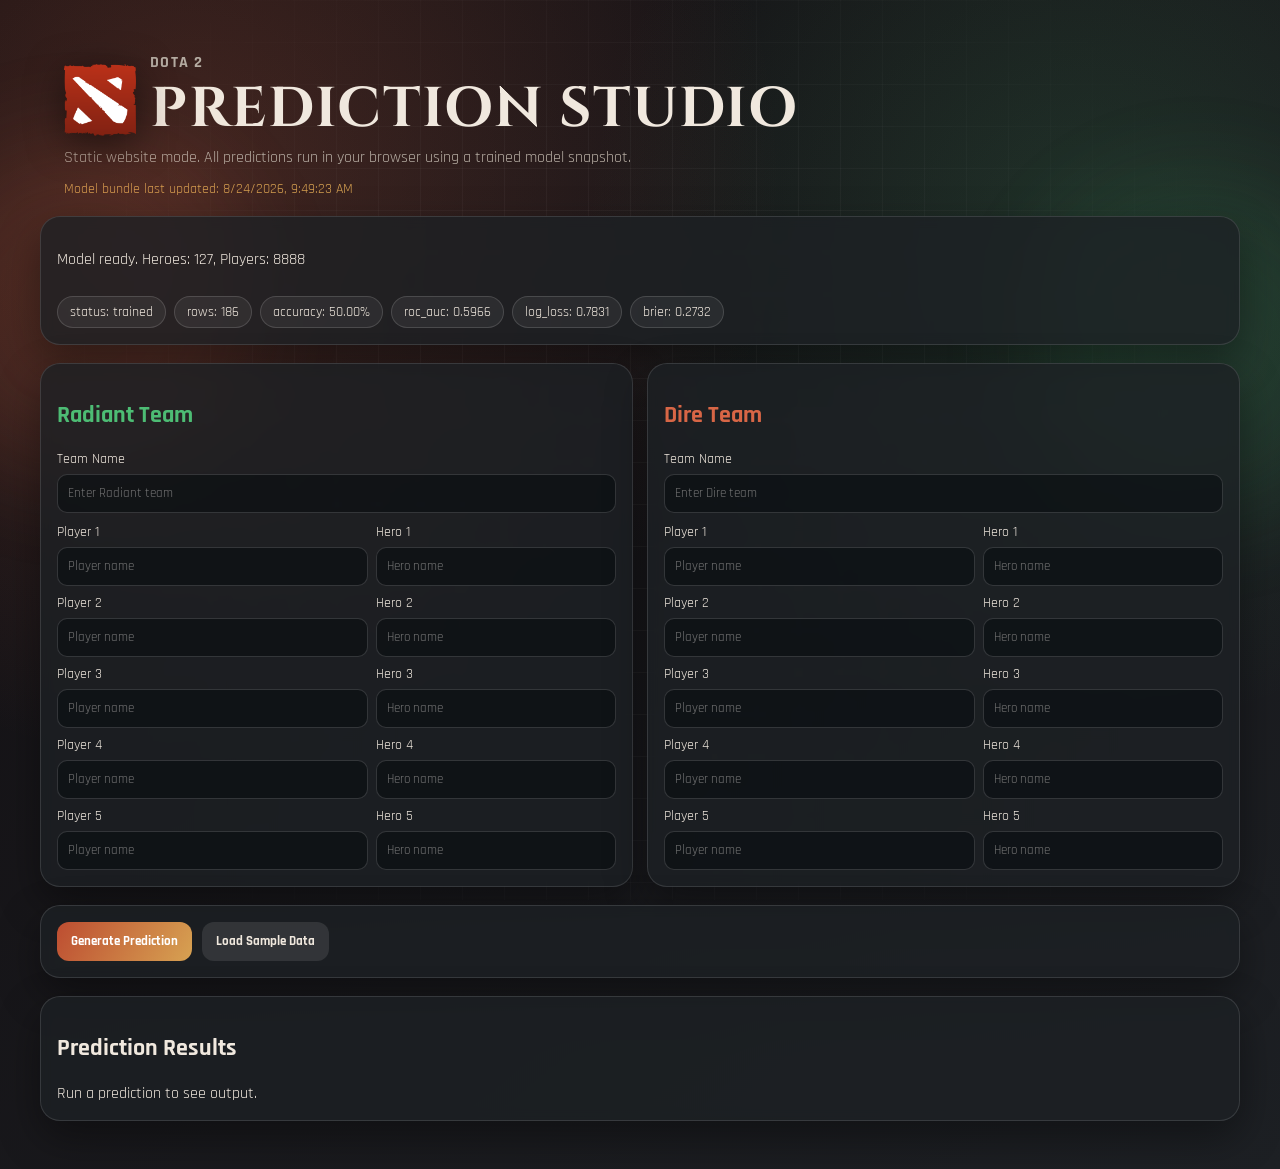
==== standalone_site/index.html @ 263f9291 "Initial upload" ====
<!doctype html>
<html lang="en">
<head>
  <meta charset="UTF-8">
  <meta name="viewport" content="width=device-width, initial-scale=1.0">
  <title>Dota 2 Prediction Studio</title>
  <link rel="preconnect" href="https://fonts.googleapis.com">
  <link rel="preconnect" href="https://fonts.gstatic.com" crossorigin>
  <link href="https://fonts.googleapis.com/css2?family=Cinzel:wght@700;900&family=Rajdhani:wght@400;500;700&display=swap" rel="stylesheet">
  <link rel="stylesheet" href="styles.css">
</head>
<body>
  <div class="bg-grid"></div>
  <div class="bg-glow bg-glow-left"></div>
  <div class="bg-glow bg-glow-right"></div>
  <div class="embers" aria-hidden="true">
    <span></span><span></span><span></span><span></span><span></span><span></span>
  </div>
  <main class="page">
    <header class="hero">
      <div class="brand-row">
        <img src="dota2-logo.png" alt="Dota 2 logo" class="brand-logo">
        <div>
          <p class="kicker">DOTA 2</p>
          <h1>Prediction Studio</h1>
        </div>
      </div>
      <p class="subtitle">Static website mode. All predictions run in your browser using a trained model snapshot.</p>
      <p class="stamp" id="bundleUpdatedText">Model bundle: loading timestamp...</p>
    </header>

    <section class="panel status-panel">
      <p id="statusText">Loading model bundle...</p>
      <div id="metricsBox" class="metrics-box"></div>
    </section>

    <section class="teams-grid">
      <article class="panel team-panel radiant">
        <h2>Radiant Team</h2>
        <label>Team Name <input id="radiantTeam" placeholder="Enter Radiant team"></label>
        <div class="input-grid" id="radiantRows"></div>
      </article>

      <article class="panel team-panel dire">
        <h2>Dire Team</h2>
        <label>Team Name <input id="direTeam" placeholder="Enter Dire team"></label>
        <div class="input-grid" id="direRows"></div>
      </article>
    </section>

    <section class="panel action-panel">
      <button id="predictBtn" class="btn btn-primary">Generate Prediction</button>
      <button id="sampleBtn" class="btn btn-ghost">Load Sample Data</button>
    </section>

    <section class="panel results-panel">
      <h2>Prediction Results</h2>
      <div id="resultPlaceholder" class="placeholder">Run a prediction to see output.</div>
      <div id="resultContent" class="hidden"></div>
    </section>
  </main>

  <datalist id="heroSuggestions"></datalist>
  <datalist id="playerSuggestions"></datalist>

  <script src="app.js"></script>
</body>
</html>
---- standalone_site/styles.css ----
:root {
  --bg-1: #130f12;
  --bg-2: #1d2024;
  --ink: #f0e8de;
  --muted: #b4aba1;
  --radiant: #4dbc74;
  --dire: #d76646;
  --accent: #d7a252;
  --panel: rgba(29, 32, 36, 0.78);
  --border: rgba(255, 255, 255, 0.12);
  --shadow: 0 16px 42px rgba(0, 0, 0, 0.38);
  --title-font: "Cinzel", serif;
  --body-font: "Rajdhani", sans-serif;
}
* { box-sizing: border-box; }
body {
  margin: 0;
  color: var(--ink);
  font-family: var(--body-font);
  background:
    radial-gradient(circle at 15% 15%, rgba(215, 102, 70, 0.24), transparent 40%),
    radial-gradient(circle at 85% 20%, rgba(76, 188, 116, 0.16), transparent 35%),
    linear-gradient(140deg, var(--bg-1), var(--bg-2));
  min-height: 100vh;
}
.bg-grid {
  position: fixed;
  inset: 0;
  pointer-events: none;
  background-image: linear-gradient(to right, rgba(255, 255, 255, 0.04) 1px, transparent 1px), linear-gradient(to bottom, rgba(255, 255, 255, 0.04) 1px, transparent 1px);
  background-size: 42px 42px;
  mask-image: radial-gradient(circle at center, black 35%, transparent 85%);
}
.bg-glow {
  position: fixed;
  width: 340px;
  height: 340px;
  border-radius: 50%;
  filter: blur(50px);
  opacity: 0.35;
  pointer-events: none;
}
.bg-glow-left {
  top: 140px;
  left: -90px;
  background: rgba(215, 102, 70, 0.45);
}
.bg-glow-right {
  top: 180px;
  right: -90px;
  background: rgba(76, 188, 116, 0.35);
}
.embers {
  position: fixed;
  inset: 0;
  pointer-events: none;
  overflow: hidden;
}
.embers span {
  position: absolute;
  bottom: -30px;
  width: 6px;
  height: 6px;
  border-radius: 50%;
  background: rgba(240, 171, 103, 0.7);
  filter: blur(0.5px);
  animation: emberRise 7s linear infinite;
}
.embers span:nth-child(1) { left: 8%; animation-delay: 0s; animation-duration: 8s; }
.embers span:nth-child(2) { left: 22%; animation-delay: 1.2s; animation-duration: 9s; }
.embers span:nth-child(3) { left: 44%; animation-delay: 2.1s; animation-duration: 7.2s; }
.embers span:nth-child(4) { left: 63%; animation-delay: 0.8s; animation-duration: 8.8s; }
.embers span:nth-child(5) { left: 77%; animation-delay: 2.7s; animation-duration: 7.6s; }
.embers span:nth-child(6) { left: 91%; animation-delay: 1.7s; animation-duration: 9.4s; }
.page { width: min(1200px, 94vw); margin: 32px auto 48px; display: grid; gap: 18px; }
.hero { padding: 20px 24px 0 24px; }
.brand-row {
  display: flex;
  align-items: center;
  gap: 14px;
}
.brand-logo {
  width: 72px;
  height: 72px;
  filter: drop-shadow(0 8px 18px rgba(0, 0, 0, 0.5));
  transition: transform 0.35s ease;
}
.brand-row:hover .brand-logo { transform: rotate(-4deg) scale(1.03); }
.kicker { margin: 0; font-weight: 700; letter-spacing: 0.08em; text-transform: uppercase; color: var(--muted); }
h1 {
  margin: 8px 0 10px;
  font-family: var(--title-font);
  font-size: clamp(2rem, 5vw, 3.5rem);
  line-height: 1;
  letter-spacing: 0.03em;
  text-transform: uppercase;
}
.subtitle { margin: 0; max-width: 850px; color: var(--muted); }
.stamp {
  margin: 12px 0 0;
  font-size: 0.85rem;
  color: var(--accent);
}
.panel {
  backdrop-filter: blur(6px);
  background: var(--panel);
  border: 1px solid var(--border);
  border-radius: 20px;
  padding: 16px;
  box-shadow: var(--shadow);
  transition: transform 0.2s ease, border-color 0.2s ease;
}
.panel:hover {
  transform: translateY(-1px);
  border-color: rgba(255, 255, 255, 0.2);
}
.status-panel { display: grid; gap: 10px; }
.metrics-box { display: flex; flex-wrap: wrap; gap: 8px; }
.metric-chip {
  background: rgba(255, 255, 255, 0.06);
  border: 1px solid rgba(255, 255, 255, 0.14);
  border-radius: 999px;
  padding: 6px 12px;
  font-size: 0.88rem;
}
.teams-grid { display: grid; grid-template-columns: repeat(2, minmax(0, 1fr)); gap: 14px; }
.team-panel.radiant h2 { color: var(--radiant); }
.team-panel.dire h2 { color: var(--dire); }
.input-grid { display: grid; gap: 8px; margin-top: 10px; }
.row { display: grid; grid-template-columns: 1.3fr 1fr; gap: 8px; }
label { display: grid; gap: 6px; font-size: 0.88rem; }
input {
  width: 100%; border: 1px solid rgba(255, 255, 255, 0.15); border-radius: 10px; padding: 10px;
  background: rgba(9, 12, 15, 0.55); color: var(--ink); font-family: inherit;
}
.action-panel { display: flex; gap: 10px; flex-wrap: wrap; }
.btn {
  border: none; border-radius: 12px; padding: 11px 14px; font-weight: 700;
  font-family: inherit; cursor: pointer;
  transition: transform 0.16s ease, box-shadow 0.16s ease;
}
.btn:hover { transform: translateY(-1px); box-shadow: 0 10px 20px rgba(0, 0, 0, 0.3); }
.btn-primary { background: linear-gradient(120deg, #bd4d31, #d7a252); color: #fff; }
.btn-ghost { background: rgba(255, 255, 255, 0.1); color: var(--ink); }
.hidden { display: none; }
.winner-line { font-size: 1.2rem; font-weight: 700; margin-bottom: 12px; }
.bars { display: grid; gap: 10px; }
.bar-label { display: flex; justify-content: space-between; font-size: 0.92rem; color: #ddd4cb; }
.bar-track { height: 12px; background: rgba(255, 255, 255, 0.12); border-radius: 99px; overflow: hidden; }
.bar-fill { height: 100%; }
.bar-fill.radiant { background: linear-gradient(120deg, #3b925a, #1f6f40); }
.bar-fill.dire { background: linear-gradient(120deg, #bf5a31, #8a3519); }
.note { margin-top: 12px; color: var(--muted); }
.error { color: #8a3519; font-weight: 700; }

@keyframes emberRise {
  0% { transform: translateY(0) scale(0.7); opacity: 0; }
  20% { opacity: 0.75; }
  100% { transform: translateY(-110vh) scale(1.2); opacity: 0; }
}

@media (max-width: 920px) {
  .teams-grid { grid-template-columns: 1fr; }
  .row { grid-template-columns: 1fr; }
  .brand-logo { width: 62px; height: 62px; }
}
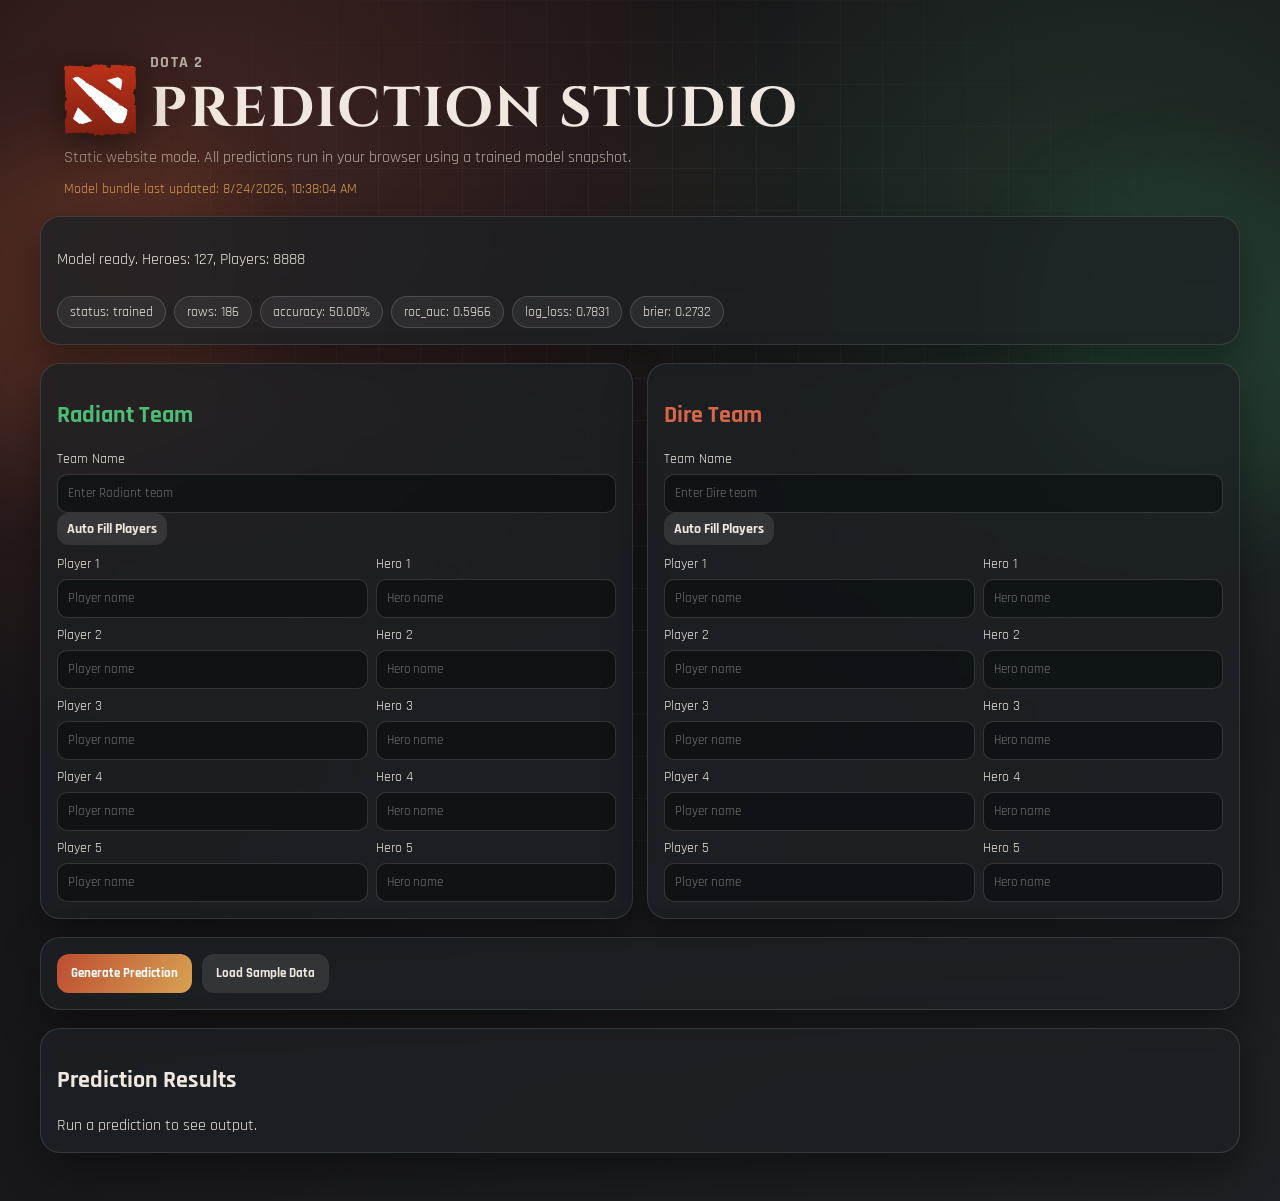
==== commit 4d9ada01: "Add team-based player autofill and roster snapshot support" ====
--- a/standalone_site/index.html
+++ b/standalone_site/index.html
@@ -37,13 +37,15 @@
     <section class="teams-grid">
       <article class="panel team-panel radiant">
         <h2>Radiant Team</h2>
-        <label>Team Name <input id="radiantTeam" placeholder="Enter Radiant team"></label>
+        <label>Team Name <input id="radiantTeam" placeholder="Enter Radiant team" list="teamSuggestions"></label>
+        <button id="radiantAutofillBtn" class="btn btn-ghost btn-small" type="button">Auto Fill Players</button>
         <div class="input-grid" id="radiantRows"></div>
       </article>
 
       <article class="panel team-panel dire">
         <h2>Dire Team</h2>
-        <label>Team Name <input id="direTeam" placeholder="Enter Dire team"></label>
+        <label>Team Name <input id="direTeam" placeholder="Enter Dire team" list="teamSuggestions"></label>
+        <button id="direAutofillBtn" class="btn btn-ghost btn-small" type="button">Auto Fill Players</button>
         <div class="input-grid" id="direRows"></div>
       </article>
     </section>
@@ -62,6 +64,7 @@
 
   <datalist id="heroSuggestions"></datalist>
   <datalist id="playerSuggestions"></datalist>
+  <datalist id="teamSuggestions"></datalist>
 
   <script src="app.js"></script>
 </body>
--- a/standalone_site/styles.css
+++ b/standalone_site/styles.css
@@ -142,6 +142,11 @@
 .btn:hover { transform: translateY(-1px); box-shadow: 0 10px 20px rgba(0, 0, 0, 0.3); }
 .btn-primary { background: linear-gradient(120deg, #bd4d31, #d7a252); color: #fff; }
 .btn-ghost { background: rgba(255, 255, 255, 0.1); color: var(--ink); }
+.btn-small {
+  padding: 7px 10px;
+  font-size: 0.86rem;
+  width: fit-content;
+}
 .hidden { display: none; }
 .winner-line { font-size: 1.2rem; font-weight: 700; margin-bottom: 12px; }
 .bars { display: grid; gap: 10px; }
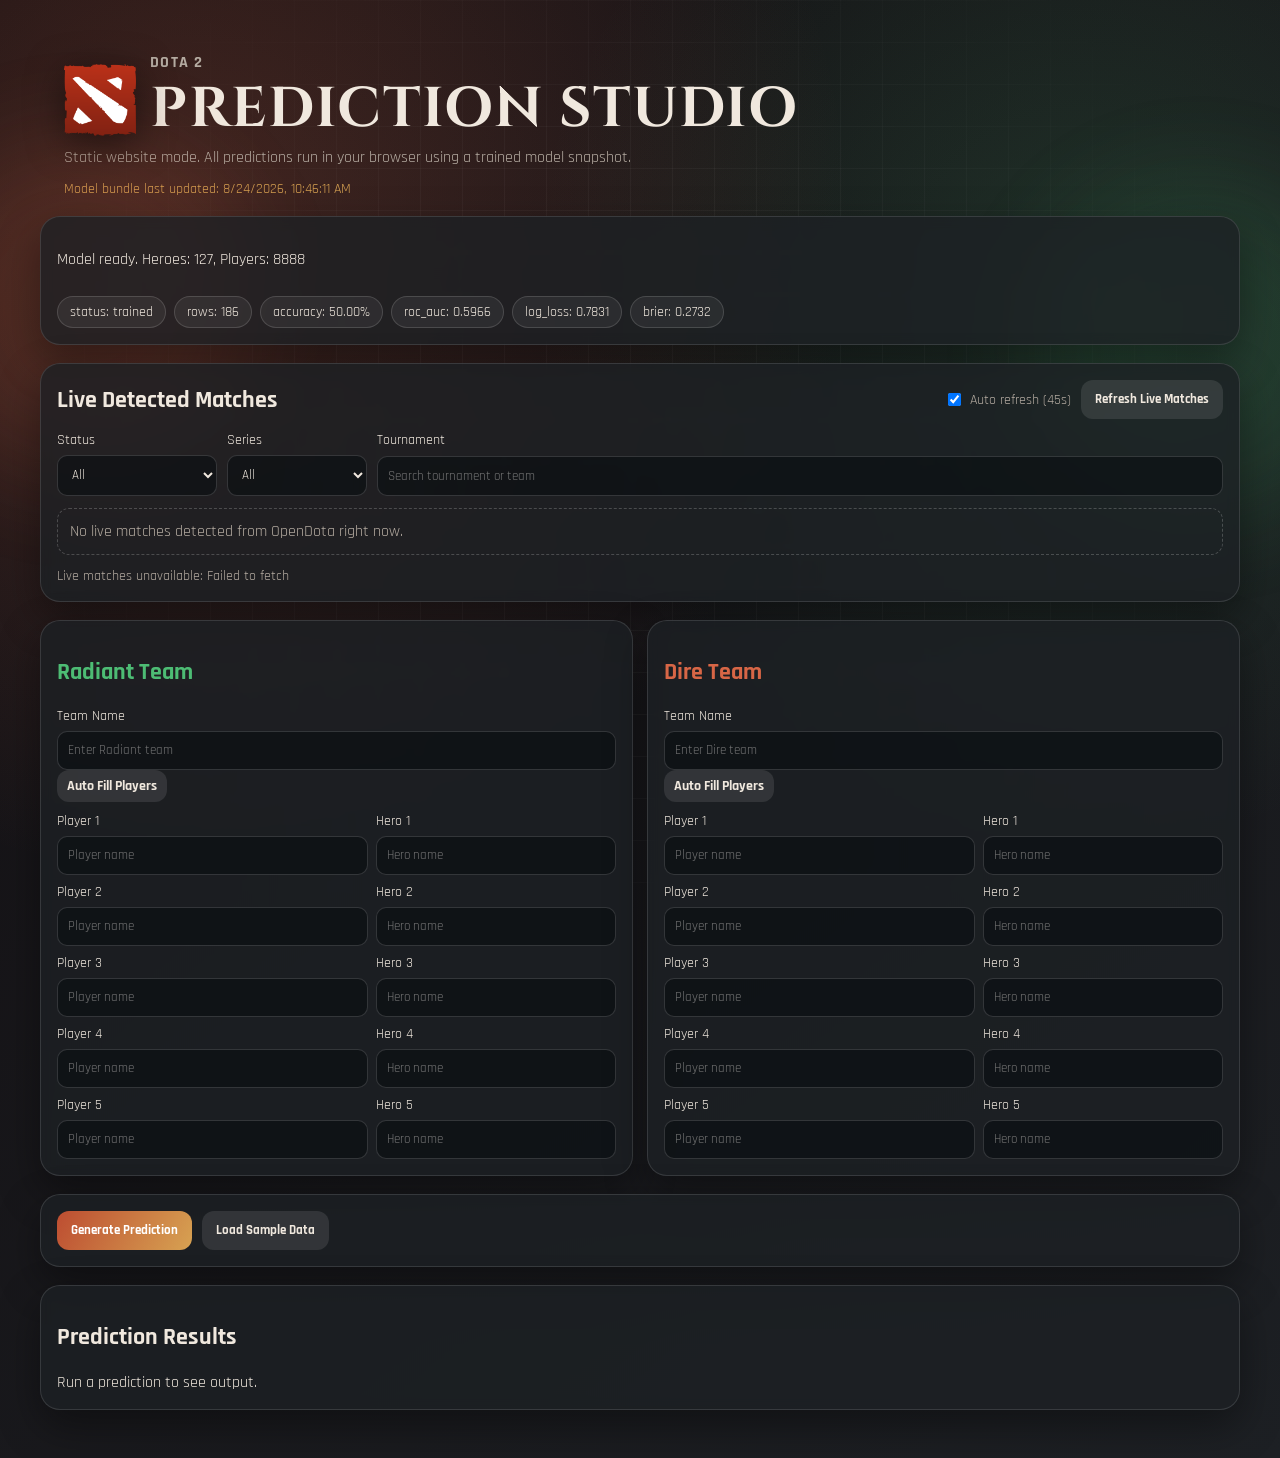
==== commit 5948ad98: "Add live match board to standalone site with filters and quick predict" ====
--- a/standalone_site/index.html
+++ b/standalone_site/index.html
@@ -32,6 +32,45 @@
     <section class="panel status-panel">
       <p id="statusText">Loading model bundle...</p>
       <div id="metricsBox" class="metrics-box"></div>
+    </section>
+
+    <section class="panel live-panel">
+      <div class="live-panel-header">
+        <h2>Live Detected Matches</h2>
+        <div class="live-panel-tools">
+          <label class="live-auto-refresh">
+            <input id="liveAutoRefresh" type="checkbox" checked>
+            Auto refresh (45s)
+          </label>
+          <button id="refreshLiveBtn" class="btn btn-ghost" type="button">Refresh Live Matches</button>
+        </div>
+      </div>
+      <div class="live-filters">
+        <label>
+          Status
+          <select id="liveFilterStatus">
+            <option value="all">All</option>
+            <option value="live">Live</option>
+            <option value="upcoming">Upcoming</option>
+            <option value="draft">Draft</option>
+          </select>
+        </label>
+        <label>
+          Series
+          <select id="liveFilterSeries">
+            <option value="all">All</option>
+            <option value="1">BO1</option>
+            <option value="3">BO3</option>
+            <option value="5">BO5</option>
+          </select>
+        </label>
+        <label>
+          Tournament
+          <input id="liveFilterTournament" type="text" placeholder="Search tournament or team">
+        </label>
+      </div>
+      <div id="liveMatchCards" class="live-cards"></div>
+      <p id="liveMatchStatus" class="live-status">Load live matches to prefill teams, players, and picked heroes.</p>
     </section>
 
     <section class="teams-grid">
--- a/standalone_site/styles.css
+++ b/standalone_site/styles.css
@@ -123,6 +123,170 @@
   padding: 6px 12px;
   font-size: 0.88rem;
 }
+.live-panel {
+  display: grid;
+  gap: 12px;
+}
+.live-panel-header {
+  display: flex;
+  justify-content: space-between;
+  gap: 10px;
+  align-items: center;
+  flex-wrap: wrap;
+}
+.live-panel-header h2 {
+  margin: 0;
+}
+.live-panel-tools {
+  display: flex;
+  gap: 10px;
+  align-items: center;
+  flex-wrap: wrap;
+}
+.live-auto-refresh {
+  display: inline-flex;
+  align-items: center;
+  gap: 6px;
+  color: var(--muted);
+  font-size: 0.85rem;
+}
+.live-auto-refresh input {
+  width: auto;
+  padding: 0;
+}
+.live-filters {
+  display: grid;
+  grid-template-columns: 160px 140px minmax(220px, 1fr);
+  gap: 10px;
+}
+.live-filters label {
+  font-size: 0.85rem;
+}
+.live-cards {
+  display: grid;
+  gap: 10px;
+}
+.live-empty {
+  border: 1px dashed rgba(255, 255, 255, 0.2);
+  border-radius: 12px;
+  padding: 12px;
+  color: var(--muted);
+}
+.live-card {
+  border: 1px solid rgba(255, 255, 255, 0.14);
+  border-radius: 12px;
+  padding: 12px;
+  background: rgba(9, 12, 15, 0.5);
+  display: grid;
+  gap: 10px;
+}
+.live-top {
+  display: flex;
+  justify-content: space-between;
+  gap: 10px;
+  align-items: center;
+  flex-wrap: wrap;
+}
+.live-meta {
+  display: grid;
+  gap: 4px;
+}
+.live-league {
+  font-size: 0.97rem;
+  font-weight: 700;
+}
+.live-info {
+  color: var(--muted);
+  font-size: 0.86rem;
+}
+.live-actions {
+  display: flex;
+  gap: 8px;
+  flex-wrap: wrap;
+  justify-content: flex-end;
+}
+.live-apply,
+.live-toggle,
+.live-predict {
+  padding: 8px 12px;
+  font-size: 0.84rem;
+}
+.live-teams {
+  display: grid;
+  grid-template-columns: 1fr auto 1fr;
+  gap: 10px;
+  align-items: center;
+}
+.live-team {
+  display: flex;
+  gap: 8px;
+  align-items: center;
+  min-width: 0;
+}
+.live-team.dire {
+  justify-content: flex-end;
+}
+.team-logo {
+  width: 30px;
+  height: 30px;
+  border-radius: 50%;
+  object-fit: cover;
+  border: 1px solid rgba(255, 255, 255, 0.22);
+  background: rgba(0, 0, 0, 0.32);
+}
+.team-logo.fallback {
+  display: inline-flex;
+  align-items: center;
+  justify-content: center;
+  font-size: 0.74rem;
+  font-weight: 700;
+}
+.team-name {
+  font-weight: 700;
+  white-space: nowrap;
+  overflow: hidden;
+  text-overflow: ellipsis;
+}
+.versus {
+  font-size: 0.78rem;
+  letter-spacing: 0.08em;
+  color: var(--muted);
+}
+.live-draft {
+  font-size: 0.86rem;
+  color: var(--muted);
+}
+.live-details {
+  display: grid;
+  grid-template-columns: repeat(2, minmax(0, 1fr));
+  gap: 10px;
+  border-top: 1px solid rgba(255, 255, 255, 0.1);
+  padding-top: 10px;
+}
+.lineup {
+  border: 1px solid rgba(255, 255, 255, 0.16);
+  border-radius: 10px;
+  padding: 10px;
+  background: rgba(255, 255, 255, 0.03);
+}
+.lineup h4 {
+  margin: 0 0 8px;
+  font-size: 0.9rem;
+}
+.lineup.radiant h4 { color: var(--radiant); }
+.lineup.dire h4 { color: var(--dire); }
+.lineup ul {
+  margin: 0;
+  padding-left: 18px;
+  display: grid;
+  gap: 5px;
+  font-size: 0.86rem;
+}
+.live-status {
+  margin: 0;
+  font-size: 0.9rem;
+  color: var(--muted);
+}
 .teams-grid { display: grid; grid-template-columns: repeat(2, minmax(0, 1fr)); gap: 14px; }
 .team-panel.radiant h2 { color: var(--radiant); }
 .team-panel.dire h2 { color: var(--dire); }
@@ -130,6 +294,10 @@
 .row { display: grid; grid-template-columns: 1.3fr 1fr; gap: 8px; }
 label { display: grid; gap: 6px; font-size: 0.88rem; }
 input {
+  width: 100%; border: 1px solid rgba(255, 255, 255, 0.15); border-radius: 10px; padding: 10px;
+  background: rgba(9, 12, 15, 0.55); color: var(--ink); font-family: inherit;
+}
+select {
   width: 100%; border: 1px solid rgba(255, 255, 255, 0.15); border-radius: 10px; padding: 10px;
   background: rgba(9, 12, 15, 0.55); color: var(--ink); font-family: inherit;
 }
@@ -168,4 +336,9 @@
   .teams-grid { grid-template-columns: 1fr; }
   .row { grid-template-columns: 1fr; }
   .brand-logo { width: 62px; height: 62px; }
-}
+  .live-filters { grid-template-columns: 1fr; }
+  .live-teams { grid-template-columns: 1fr; }
+  .live-team.dire { justify-content: flex-start; }
+  .live-details { grid-template-columns: 1fr; }
+  .versus { display: none; }
+}
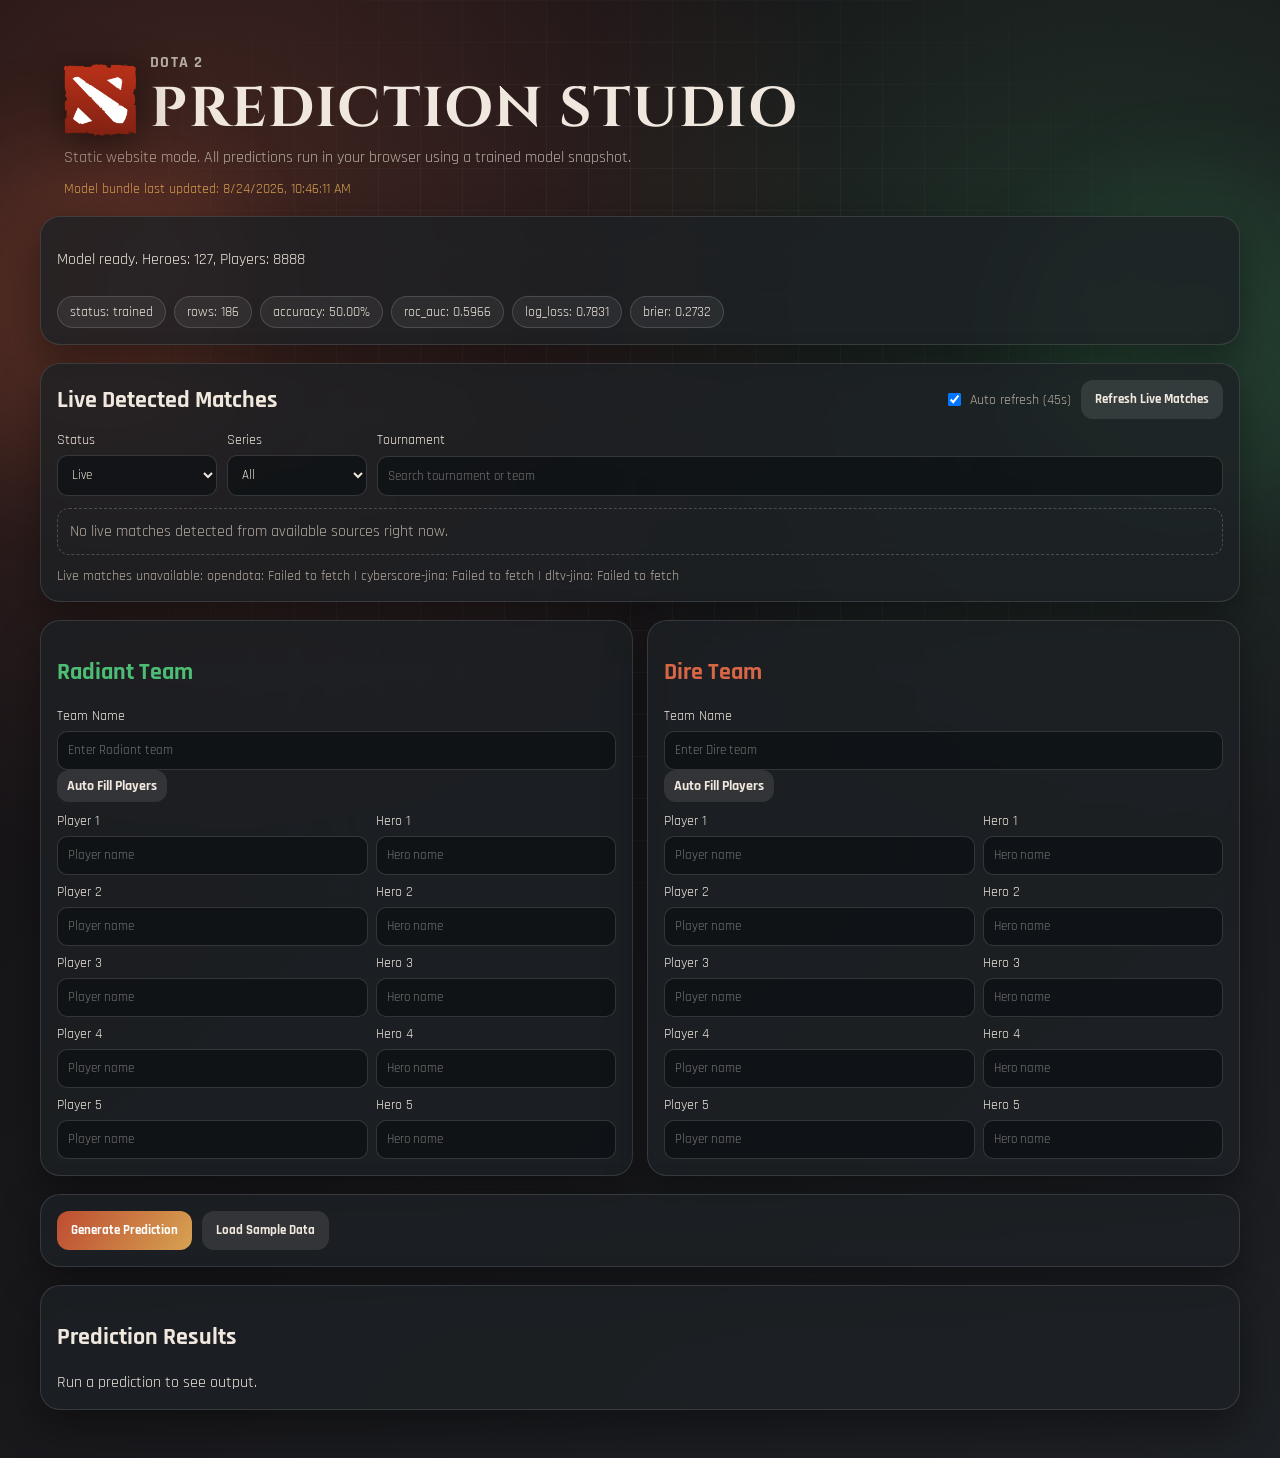
==== commit b9e5f234: "Default live filter and enrich DLTV matches with lineup/series score" ====
--- a/standalone_site/index.html
+++ b/standalone_site/index.html
@@ -50,7 +50,7 @@
           Status
           <select id="liveFilterStatus">
             <option value="all">All</option>
-            <option value="live">Live</option>
+              <option value="live" selected>Live</option>
             <option value="upcoming">Upcoming</option>
             <option value="draft">Draft</option>
           </select>
--- a/standalone_site/styles.css
+++ b/standalone_site/styles.css
@@ -191,9 +191,24 @@
   display: grid;
   gap: 4px;
 }
+.live-league-row {
+  display: flex;
+  align-items: center;
+  gap: 8px;
+  flex-wrap: wrap;
+}
 .live-league {
   font-size: 0.97rem;
   font-weight: 700;
+}
+.source-badge {
+  border: 1px solid rgba(255, 255, 255, 0.24);
+  border-radius: 999px;
+  padding: 2px 8px;
+  font-size: 0.72rem;
+  letter-spacing: 0.03em;
+  color: #e7d5bd;
+  background: rgba(215, 162, 82, 0.16);
 }
 .live-info {
   color: var(--muted);
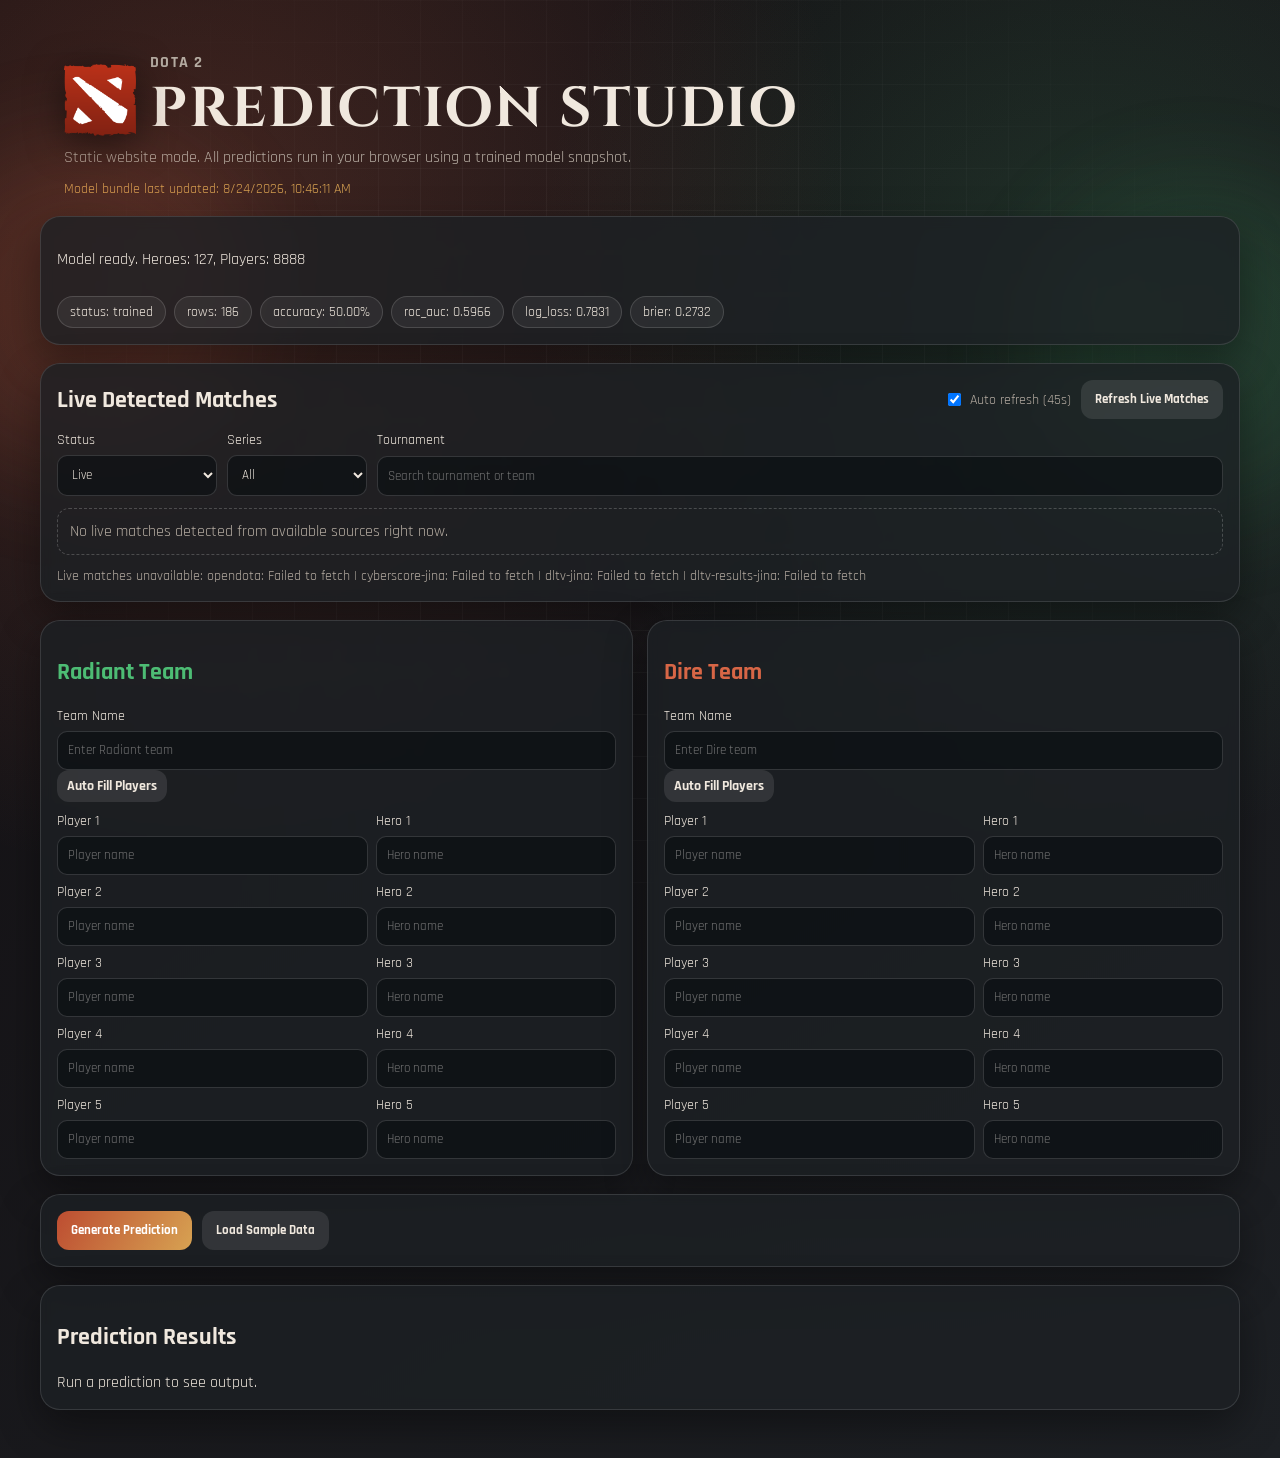
==== commit 15be0cc3: "Add DLTV results fallback and ended status for final scores" ====
--- a/standalone_site/index.html
+++ b/standalone_site/index.html
@@ -50,9 +50,10 @@
           Status
           <select id="liveFilterStatus">
             <option value="all">All</option>
-              <option value="live" selected>Live</option>
+            <option value="live" selected>Live</option>
             <option value="upcoming">Upcoming</option>
             <option value="draft">Draft</option>
+            <option value="ended">Ended</option>
           </select>
         </label>
         <label>
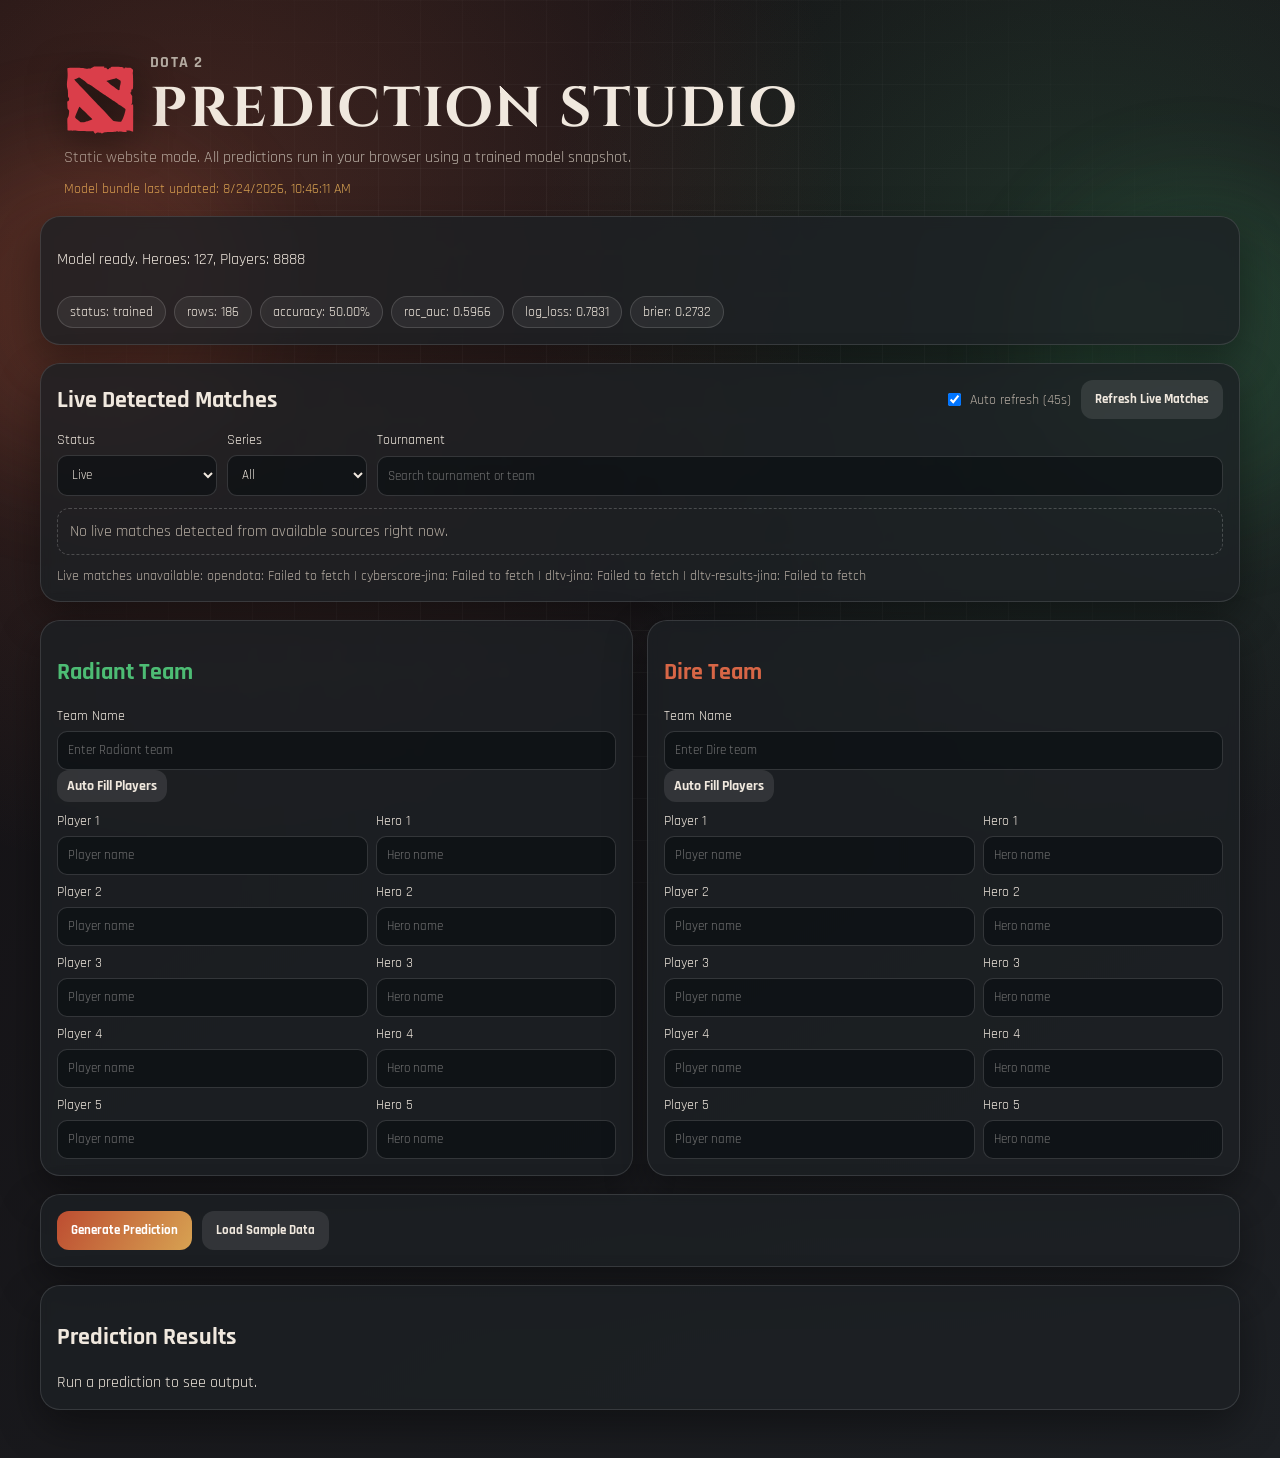
==== commit 299507d0: "Use Dota crest SVG as site brand logo" ====
--- a/standalone_site/index.html
+++ b/standalone_site/index.html
@@ -19,7 +19,7 @@
   <main class="page">
     <header class="hero">
       <div class="brand-row">
-        <img src="dota2-logo.png" alt="Dota 2 logo" class="brand-logo">
+        <svg viewBox="0 0 16 16" fill="none" xmlns="http://www.w3.org/2000/svg" class="brand-logo" role="img" aria-label="Dota 2 logo"><g clip-path="url(#clip0_8096_39645)"><mask id="mask0_8096_39645" maskUnits="userSpaceOnUse" x="-2" y="-2" width="20" height="20" style="mask-type: luminance;"><path d="M17.5835 -1.59961H-1.60156V17.5854H17.5835V-1.59961Z" fill="white"></path></mask><g mask="url(#mask0_8096_39645)"><path d="M8.95996 0.558594L8.92383 0.708008C8.88787 0.851855 8.89966 0.858395 9.15723 0.858398C9.39098 0.858398 9.43934 0.876013 9.4873 1.00781C9.5352 1.13362 9.58306 1.15817 9.76855 1.1582C10.1341 1.1582 10.2428 1.10401 10.3027 0.900391C10.3927 0.582637 10.5305 0.552219 11.6816 0.618164C13.0844 0.6961 13.1983 0.720671 13.2402 0.894531C13.2823 1.0559 13.372 1.07972 13.4199 0.948242C13.4738 0.804438 13.6837 0.714294 13.7617 0.791992C13.7977 0.827961 14.0436 0.858393 14.3193 0.858398C14.697 0.858398 14.8413 0.881884 14.9492 0.96582C15.0271 1.02567 15.1403 1.09216 15.1943 1.11621C15.3262 1.16417 15.3925 1.51773 15.3086 1.76953C15.2607 1.91337 15.2608 2.06927 15.3027 2.29102C15.3327 2.471 15.3623 3.25669 15.3623 4.04199C15.3623 5.55841 15.3562 5.58867 15.0625 5.68457C14.961 5.71454 14.9428 5.75648 14.9727 5.91797C15.0026 6.06186 14.9846 6.13382 14.8887 6.21777C14.7209 6.37356 14.7272 6.46373 14.9609 6.81738L15.1523 7.12305V7.93848C15.1523 8.74175 15.1468 8.75989 15.0029 8.88574L14.8525 9.00586L15.1045 9.01172H15.3506L15.375 9.47363C15.387 9.73213 15.387 11.0925 15.375 12.5068L15.3564 15.0674L15.2246 15.001C14.9967 14.8751 14.499 14.7676 14.1514 14.7676C13.7861 14.7676 13.7379 14.7972 13.9053 14.9229C13.9651 14.9647 13.9896 15.0188 13.9658 15.0488C13.8879 15.1208 12.1372 15.0848 11.9453 15.0068C11.8136 14.9529 11.7475 14.9529 11.6338 15.0127C11.5379 15.0726 11.1179 15.103 10.2666 15.127C9.13947 15.1569 9.01311 15.1691 8.7793 15.2891C8.48584 15.4447 8.29993 15.4627 8.25195 15.3369C8.23398 15.289 8.14443 15.2529 8.06055 15.2588C7.97062 15.2588 7.76624 15.2408 7.61035 15.2168C7.34693 15.1749 7.31112 15.1812 7.14941 15.3369L6.97559 15.5049L6.79492 15.3125C6.6931 15.2046 6.59707 15.0669 6.5791 15.001C6.53711 14.8812 6.42973 14.8515 6.33984 14.9414C6.30374 14.9713 6.12368 14.9655 5.91992 14.9355C5.7221 14.9056 4.54737 14.8753 3.3125 14.8633C2.05353 14.8513 1.0039 14.8211 0.919922 14.7852L0.782227 14.7314L0.757812 13.3887C0.733833 12.0577 0.734042 12.0451 0.87793 11.8652C0.979776 11.7273 1.03995 11.5354 1.08789 11.1758C1.18376 10.4328 1.17759 10.3607 0.961914 10.1211C0.776056 9.90526 0.770074 9.8988 0.746094 9.10742L0.71582 8.31055L0.87207 8.26855C0.967872 8.24455 1.0459 8.16657 1.08789 8.04688C1.1838 7.77116 1.17142 7.65102 1.01562 7.44727C0.895717 7.27941 0.883789 7.19466 0.883789 6.53516C0.883772 5.96599 0.853569 5.73236 0.763672 5.47461C0.625778 5.07294 0.608608 4.20914 0.728516 3.55566C0.818389 3.04001 0.841457 2.18858 0.769531 1.4873C0.745581 1.18172 0.752127 0.977899 0.788086 0.917969C0.879415 0.786189 4.35982 0.810439 4.51074 0.948242C4.58867 1.01419 4.76299 1.03809 5.2666 1.03809C5.91998 1.03209 5.91988 1.03166 6.30957 0.797852L6.69922 0.564453L7.83203 0.558594H8.95996ZM3.42578 9.49121C3.40706 9.4931 3.25136 9.82214 3.08398 10.2227C2.48471 11.6669 2.45519 11.7514 2.49707 11.9131C2.51504 11.997 2.61033 12.1053 2.7002 12.1533C2.79012 12.2013 3.04858 12.4047 3.27637 12.6025L3.69531 12.9688H4.08496C4.33066 12.9628 4.60671 12.9206 4.81055 12.8428C4.99041 12.7768 5.24898 12.6931 5.38086 12.6631C5.72866 12.5731 6.30957 12.3448 6.30957 12.2969C6.30804 12.2716 6.11082 12.0686 5.87793 11.8477C5.63815 11.6258 4.99671 11.0023 4.45117 10.4688C3.90557 9.92917 3.44377 9.49121 3.42578 9.49121ZM3.37793 3.0166C3.32385 3.02264 3.09574 3.10037 2.87402 3.19629C2.64661 3.29798 2.42529 3.37577 2.37695 3.37598C2.32899 3.37598 2.29297 3.40653 2.29297 3.43652C2.29861 3.50204 3.43624 4.71799 5.29004 6.64355C5.76965 7.14115 6.57927 7.99248 7.08887 8.53809C7.59843 9.07759 8.2522 9.76075 8.54004 10.0605C8.83377 10.3543 9.48103 11.05 9.97266 11.6016C10.6022 12.297 10.9384 12.6211 11.0703 12.6631C11.3288 12.747 12.5678 12.8603 12.6885 12.8125C12.9282 12.7226 13.5461 11.0865 13.6602 10.2471C13.7021 9.97728 13.786 10.0607 12.8027 9.36523C12.6349 9.24532 12.4305 9.12553 12.3525 9.10156C12.2806 9.07743 12.1492 8.99365 12.0654 8.92188C11.9815 8.84396 11.5919 8.56164 11.1963 8.29785C10.8006 8.03409 10.1887 7.6207 9.83496 7.38086C9.48134 7.14114 9.10987 6.88929 9.00781 6.82324C8.90588 6.75732 8.19791 6.27159 7.43652 5.75C6.07597 4.80899 5.8181 4.64709 5.30859 4.40137C5.16471 4.3354 5.02075 4.20338 4.9668 4.10742C4.91279 3.9995 4.69093 3.8135 4.40918 3.63965C4.15165 3.48395 3.83413 3.27463 3.70801 3.18457C3.58211 3.09464 3.43189 3.0166 3.37793 3.0166ZM10.5186 3.43652C9.943 3.5984 9.46313 3.73592 9.45117 3.75391C9.43349 3.77207 9.51783 3.86223 9.64355 3.95801C9.76352 4.04801 9.96129 4.20972 10.0811 4.31152C10.2012 4.41357 10.567 4.68895 10.8965 4.93457C11.2262 5.18038 11.6339 5.48056 11.8018 5.60645C12.2572 5.94796 12.3652 5.90597 12.3652 5.39648C12.3652 5.25855 12.4185 4.95237 12.4844 4.72461C12.5503 4.49689 12.6044 4.1737 12.6045 4.00586C12.6045 3.73016 12.5869 3.69375 12.4072 3.58594C11.8077 3.21426 11.6692 3.13655 11.6152 3.14258C11.582 3.14945 11.086 3.2812 10.5186 3.43652Z" fill="#DA3E4A"></path></g></g><defs><clipPath id="clip0_8096_39645"><rect width="16" height="16" fill="white"></rect></clipPath></defs></svg>
         <div>
           <p class="kicker">DOTA 2</p>
           <h1>Prediction Studio</h1>
@@ -71,6 +71,7 @@
         </label>
       </div>
       <div id="liveMatchCards" class="live-cards"></div>
+      <div id="livePagination" class="live-pagination hidden"></div>
       <p id="liveMatchStatus" class="live-status">Load live matches to prefill teams, players, and picked heroes.</p>
     </section>
 
--- a/standalone_site/styles.css
+++ b/standalone_site/styles.css
@@ -244,8 +244,10 @@
 .team-logo {
   width: 30px;
   height: 30px;
+  flex: 0 0 auto;
   border-radius: 50%;
-  object-fit: cover;
+  object-fit: contain;
+  padding: 2px;
   border: 1px solid rgba(255, 255, 255, 0.22);
   background: rgba(0, 0, 0, 0.32);
 }
@@ -296,6 +298,79 @@
   display: grid;
   gap: 5px;
   font-size: 0.86rem;
+}
+.lineup-loading {
+  grid-column: 1 / -1;
+  margin: 0;
+  font-size: 0.82rem;
+  color: var(--muted);
+}
+.series-maps {
+  grid-column: 1 / -1;
+  display: grid;
+  gap: 8px;
+  border-top: 1px solid rgba(255, 255, 255, 0.1);
+  padding-top: 10px;
+}
+.series-maps-title {
+  margin: 0;
+  font-size: 0.9rem;
+}
+.map-tabs {
+  display: flex;
+  flex-wrap: wrap;
+  gap: 6px;
+}
+.map-tab {
+  border: 1px solid rgba(255, 255, 255, 0.16);
+  background: rgba(255, 255, 255, 0.04);
+  color: var(--ink);
+  border-radius: 8px;
+  padding: 5px 12px;
+  font-family: inherit;
+  font-size: 0.82rem;
+  cursor: pointer;
+}
+.map-tab.active {
+  background: rgba(255, 255, 255, 0.16);
+  font-weight: 700;
+}
+.map-summary {
+  margin: 0;
+  font-size: 0.84rem;
+  color: var(--muted);
+}
+.map-lineups {
+  display: grid;
+  grid-template-columns: repeat(2, minmax(0, 1fr));
+  gap: 10px;
+}
+.live-pagination {
+  display: flex;
+  flex-wrap: wrap;
+  align-items: center;
+  gap: 6px;
+  margin-top: 12px;
+}
+.live-pagination.hidden {
+  display: none;
+}
+.page-btn {
+  padding: 6px 12px;
+  font-size: 0.85rem;
+}
+.page-btn.current {
+  background: rgba(255, 255, 255, 0.16);
+  font-weight: 700;
+}
+.page-btn:disabled {
+  opacity: 0.45;
+  cursor: not-allowed;
+}
+.page-label {
+  margin-left: auto;
+  font-size: 0.82rem;
+  color: var(--muted);
 }
 .live-status {
   margin: 0;
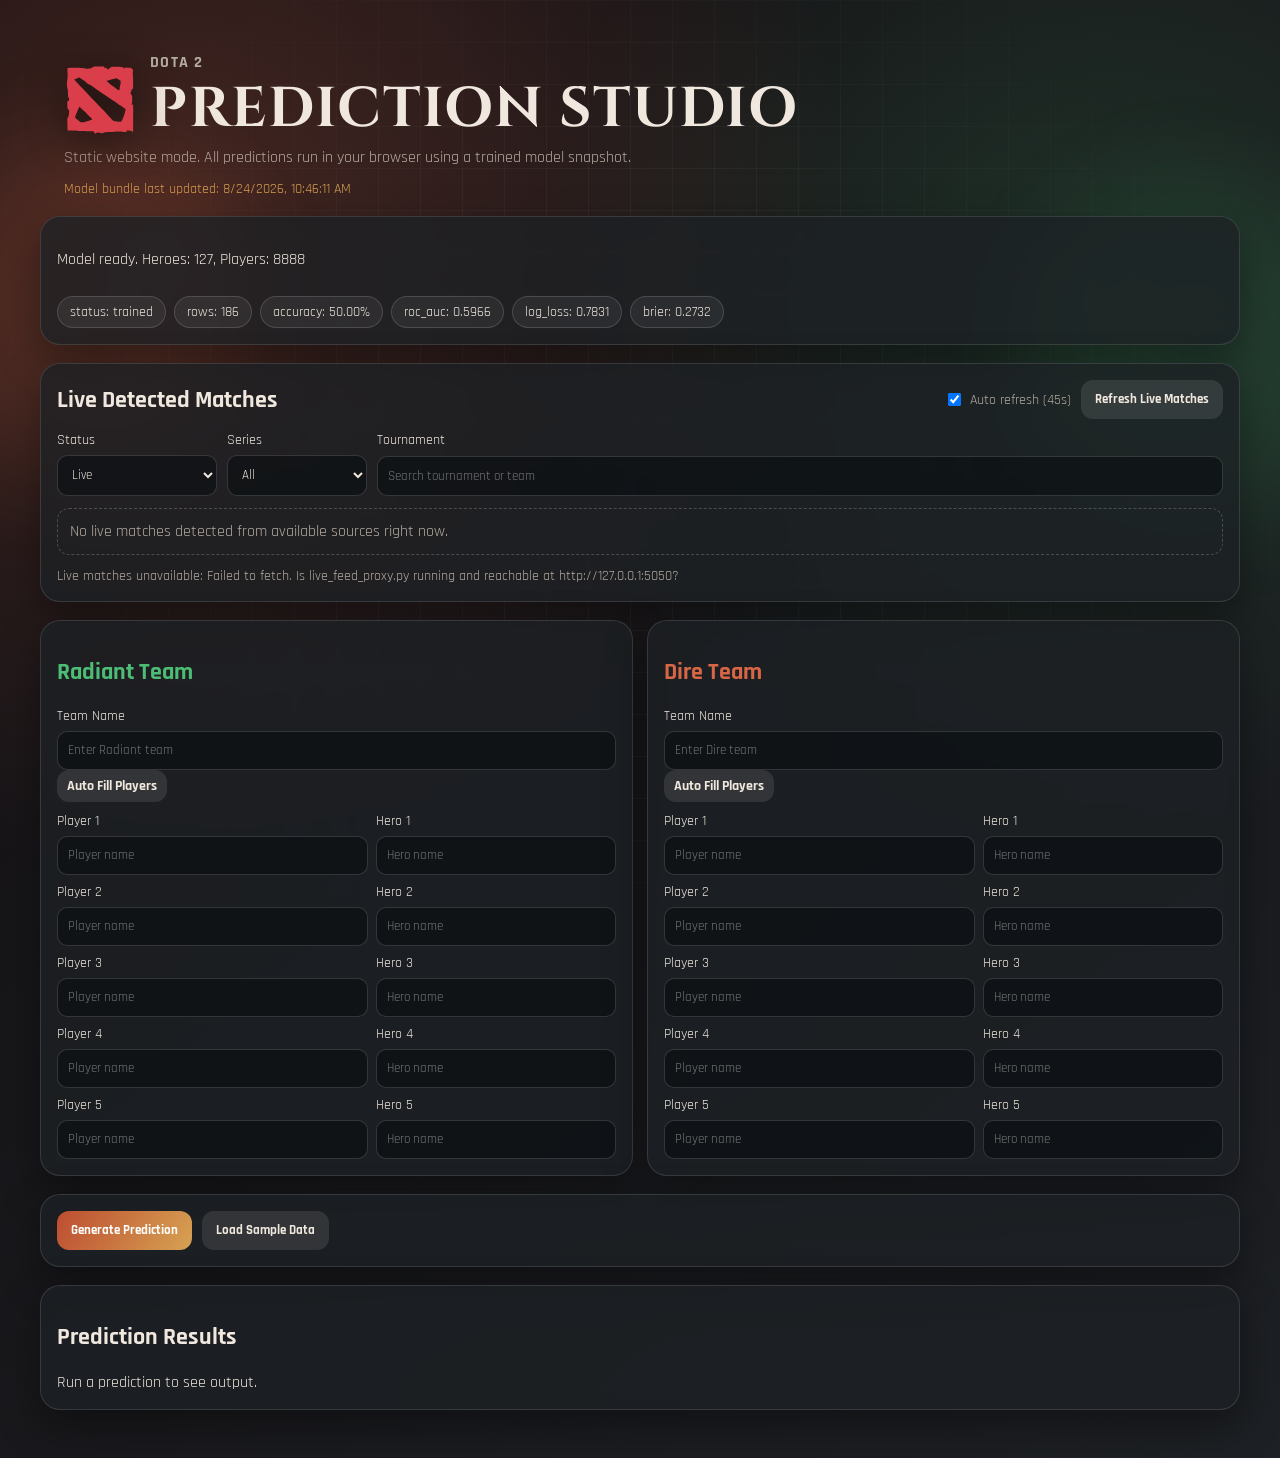
==== commit 20ced64e: "Replace DLTV/Cyberscore/OpenDota scraping with PandaScore + on-demand CitoAPI hero picks - live_feed" ====
--- a/standalone_site/index.html
+++ b/standalone_site/index.html
@@ -52,7 +52,6 @@
             <option value="all">All</option>
             <option value="live" selected>Live</option>
             <option value="upcoming">Upcoming</option>
-            <option value="draft">Draft</option>
             <option value="ended">Ended</option>
           </select>
         </label>
--- a/standalone_site/styles.css
+++ b/standalone_site/styles.css
@@ -312,6 +312,17 @@
   border-top: 1px solid rgba(255, 255, 255, 0.1);
   padding-top: 10px;
 }
+.live-details > .series-maps:first-child {
+  border-top: none;
+  padding-top: 0;
+}
+.hero-picks {
+  grid-column: 1 / -1;
+  display: grid;
+  gap: 8px;
+  border-top: 1px solid rgba(255, 255, 255, 0.1);
+  padding-top: 10px;
+}
 .series-maps-title {
   margin: 0;
   font-size: 0.9rem;
@@ -344,6 +355,20 @@
   display: grid;
   grid-template-columns: repeat(2, minmax(0, 1fr));
   gap: 10px;
+}
+.live-stream-link {
+  grid-column: 1 / -1;
+  color: var(--accent, #7dd3fc);
+  font-size: 0.86rem;
+  text-decoration: underline;
+}
+.series-maps-list {
+  margin: 0;
+  padding-left: 18px;
+  display: grid;
+  gap: 4px;
+  font-size: 0.86rem;
+  color: var(--muted);
 }
 .live-pagination {
   display: flex;
